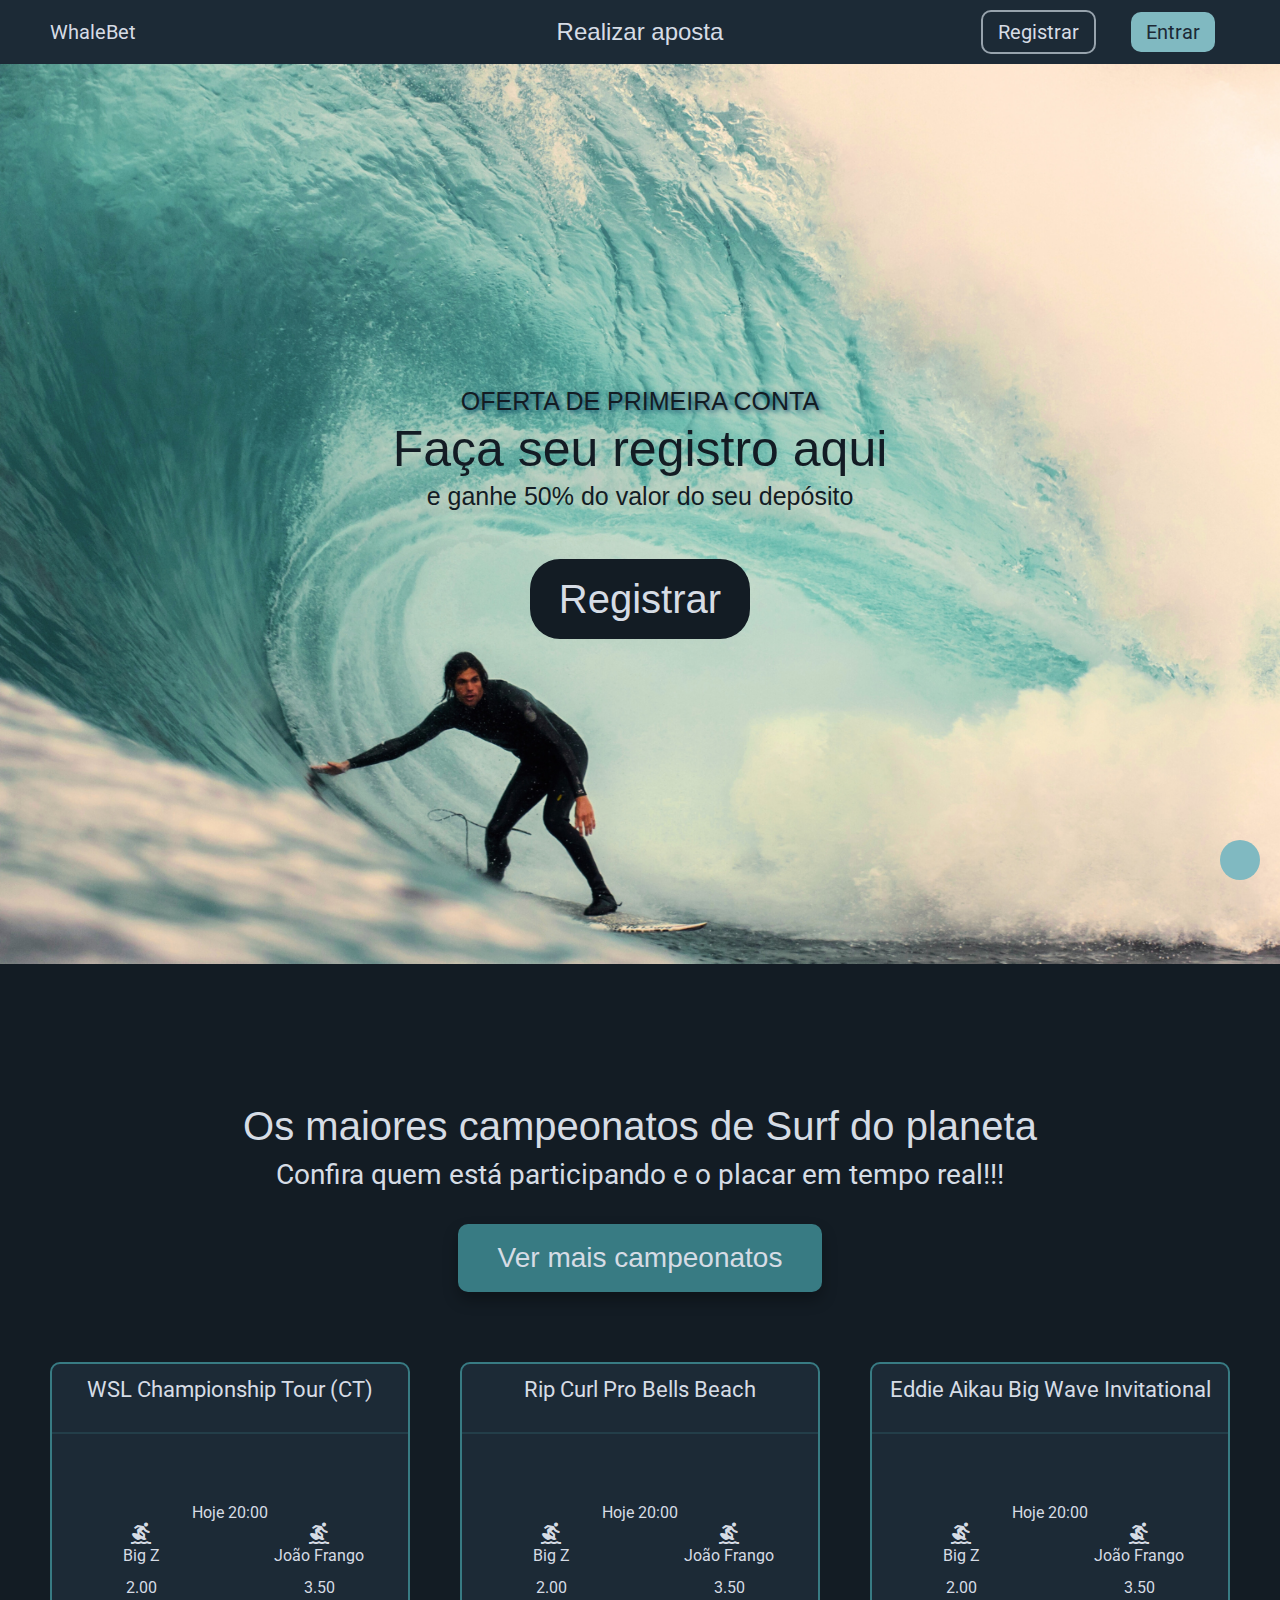
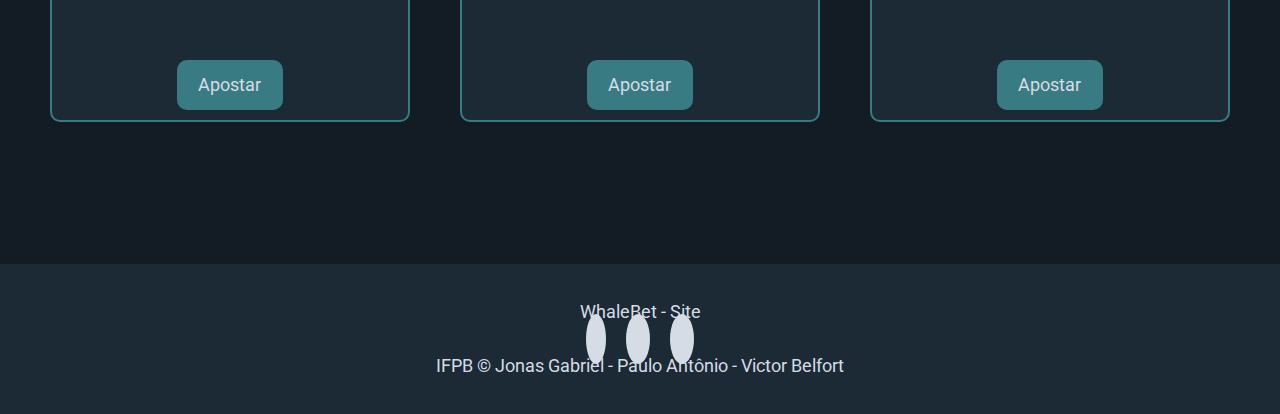
==== index.html @ 32ea7c3e "Botão de Suporte" ====
<!DOCTYPE html>
<html lang="pt-br">
<head>
    <meta charset="UTF-8">
    <meta name="viewport" content="width=device-width, initial-scale=1.0">
    <link href="https://cdn.jsdelivr.net/npm/bootstrap@5.3.3/dist/css/bootstrap.min.css" rel="stylesheet" integrity="sha384-QWTKZyjpPEjISv5WaRU9OFeRpok6YctnYmDr5pNlyT2bRjXh0JMhjY6hW+ALEwIH" crossorigin="anonymous">
    <link rel="stylesheet" href="reset.css">
    <link rel="stylesheet" href="home.css">
    <link rel="stylesheet" href="https://cdnjs.cloudflare.com/ajax/libs/font-awesome/6.6.0/css/all.min.css" integrity="sha512-Kc323vGBEqzTmouAECnVceyQqyqdsSiqLQISBL29aUW4U/M7pSPA/gEUZQqv1cwx4OnYxTxve5UMg5GT6L4JJg==" crossorigin="anonymous" referrerpolicy="no-referrer" />
    <link rel="stylesheet" href="https://fonts.googleapis.com/css2?family=Material+Symbols+Outlined:opsz,wght,FILL,GRAD@20..48,100..700,0..1,-50..200" />
    <title>WhaleBet - Home</title>
</head>
<body>
    <header>
        <div id="logo"><a href="./index.html">WhaleBet</a></div>
        <div id="header-center">
            <a href="./aposta/aposta.html">Realizar aposta</a> 
        </div>
        <div id="header-right">
            <a id="btn-registrar" href="./registro/registro.html">Registrar</a> 
            <a id="btn-entrar" href="./login/login.html">Entrar</a>
        </div>
    </header>
    <main>
        <section class="s1-oferta">
            <div class="s1-oferta-info">
                <h3 class="effect-shadow font-corp">OFERTA DE PRIMEIRA CONTA</h3>
                <h1>Faça seu registro aqui</h1>
                <h3>e ganhe 50% do valor do seu depósito</h3>
                <br>
                <a href="./registro/registro.html"><button class="s1-button-register">Registrar</button></a>
            </div>
        </section>
        <section class="s2-comp">
            <div class="s2-text-comp">
                <h1>Os maiores campeonatos de Surf do planeta</h1>
                <h2>Confira quem está participando e o placar em tempo real!!!</h2>
                <a href="./eventos/eventos.html"><button class="s2-btn-vermais">Ver mais campeonatos</button></a>
            </div>
            <div class="box-s2">
                <div class="title-box-s2">
                    <h2>WSL Championship Tour (CT)</h2>
                </div>
                <hr>
                <div class="info-box-s2">
                    <div class="time-info-box-s2">
                        <p>Hoje 20:00</p>
                    </div>
                    <div>
                        <span class="material-symbols-outlined">
                            surfing
                        </span>
                        <h3>Big Z</h3>
                        <br>
                        <h5>2.00</h5>
                    </div>
                    <div>
                        <span class="material-symbols-outlined">
                            surfing
                        </span>
                        <h3>João Frango</h3>
                        <br>
                        <h5>3.50</h5>
                    </div>       
                </div>
                <div>
                    <a href="./aposta/aposta.html"><button class="s2-apostar">Apostar</button></a>
                </div>
                
            </div>
            <div class="box-s2">
                <div class="title-box-s2">
                    <h2>Rip Curl Pro Bells Beach</h2>
                </div>
                <hr>
                <div class="info-box-s2">
                    <div class="time-info-box-s2"><p>Hoje 20:00</p></div>
                    <div>
                        <span class="material-symbols-outlined">
                            surfing
                        </span>
                        <h3>Big Z</h3>
                        <br>
                        <h5>2.00</h5>
                    </div>
                    <div>
                        <span class="material-symbols-outlined">
                            surfing
                        </span>
                        <h3>João Frango</h3>
                        <br>
                        <h5>3.50</h5>
                    </div>       
                </div>
                <div>
                    <a href="./aposta/aposta.html"><button class="s2-apostar">Apostar</button></a>
                </div>
                
            </div>
            <div class="box-s2">
                <div class="title-box-s2">
                    <h2>Eddie Aikau Big Wave Invitational</h2>
                </div>
                <hr>
                <div class="info-box-s2">
                    <div class="time-info-box-s2"><p>Hoje 20:00</p></div>
                    <div>
                        <span class="material-symbols-outlined">
                            surfing
                        </span>
                        <h3>Big Z</h3>
                        <br>
                        <h5>2.00</h5>
                    </div>
                    <div>
                        <span class="material-symbols-outlined">
                            surfing
                        </span>
                        <h3>João Frango</h3>
                        <br>
                        <h5>3.50</h5>
                    </div>       
                </div>
                <div>
                    <a href="./aposta/aposta.html"><button class="s2-apostar">Apostar</button></a>
                </div>
                
            </div>
        </section>

        <input type="checkbox" id="toggle" >
        <label class="btn-support" for="toggle"> 
            <i class="fa-solid fa-phone"></i>
        </label>
        <div class="box-support">
            <h2>Suporte ao cliente</h2>
            <textarea class="box-support-input" placeholder="Escreva sua dúvida aqui"></textarea>
            <div class="btn-send">
                <span class="material-symbols-outlined">
                    send
                </span>
            </div>
        </div>

    </main>
    <footer>
        <p>WhaleBet - Site</p>
        <div id="social-media">
            <i class="fa-brands fa-facebook" style="padding: 10px;"></i>
            <i class="fa-brands fa-linkedin-in"></i>
            <i class="fa-brands fa-instagram"></i>
        </div>
        <p>IFPB &copy; Jonas Gabriel - Paulo Antônio - Victor Belfort</p>
    </footer>
    <script src="https://cdn.jsdelivr.net/npm/bootstrap@5.3.3/dist/js/bootstrap.bundle.min.js" integrity="sha384-YvpcrYf0tY3lHB60NNkmXc5s9fDVZLESaAA55NDzOxhy9GkcIdslK1eN7N6jIeHz" crossorigin="anonymous"></script>
</body>
</html>
---- home.css ----
@import url('https://fonts.googleapis.com/css2?family=Roboto:ital,wght@0,100;0,300;0,400;0,500;0,700;0,900;1,100;1,300;1,400;1,500;1,700;1,900&display=swap');

* {
    box-sizing: border-box;
}

:root{
    --color-azul-claro: #80b9c1;
    --color-verde-azulado: #387b83;
    --color-cinza: #97a3ad;
    --color-cinza-claro: #d6dce5;
    --color-preto:#131c24;
    --color-azul: #1c2a36;
}
body{
    background-color: var(--color-preto);
    color: var(--color-cinza-claro);
    font-family: "Roboto", sans-serif;
    width: 100%;
    overflow-x: hidden;
}
header{
    background: var(--color-azul);
    display: flex;
    list-style: none;
    justify-content: space-between;
    align-items: center;
    padding: 20px 0;
    font-size: 20px;
    box-shadow: 0 8px 16px rgba(0, 0, 0, 0.3);
}

#header-right, #header-center, #logo{
    flex: 1;
}
#header-right, #logo{
    margin: 0 50px;
}
#header-right a{
    font-size: 20px;
    border-radius: 10px;
    padding: 8px 15px;
    margin: 0 15px;
}

#btn-entrar{
    background-color: var(--color-azul-claro);
    color: var(--color-azul);
    transition: 0.2s;
}
#btn-entrar:hover{
    transition: 0.2s;
    color: var(--color-cinza-claro);
}


#btn-registrar{
    transition: 0.2s;
    border: 2px solid var(--color-cinza);
}
#btn-registrar:hover{
    transition: 0.2s;
    border: 2px solid var(--color-azul-claro);
    color: var(--color-azul-claro);
}

#header-right{
    text-align: right;
}
#header-center{
    text-align: center;
    font-family: Impact, Haettenschweiler, 'Arial Narrow Bold', sans-serif;
    font-size: 24px;
}
#header-center a{
    border: 2px solid varvar(--color-verde-azulado);
    padding: 7px 10px;
    border-radius: 5px;
    transition: 0.2s;
}
#header-center a:hover{
    transition: 0.2s;
    color: var(--color-azul-claro);
}
#logo{
    text-align: left;
}
a{
    text-decoration: none;
    color: var(--color-cinza-claro);
}
a:visited{
    text-decoration: none;
    color: var(--color-cinza-claro);
}

/* MAIN */
/* SECTION 1 */

.s1-oferta{
    background-image: url(./img/img-oferta-abertura.png);
    height: 100vh;
    background-size: cover;
    background-repeat: no-repeat;
    width: 100%;
    display: flex;
    flex-direction: column;
    justify-content: center;
    align-items: center;
}
.s1-button-register{
    height: 80px;
    width: 220px;
    font-size: 40px;
    font-family: Impact, Haettenschweiler, 'Arial Narrow Bold', sans-serif;
    background-color: var(--color-preto);
    color: var(--color-cinza-claro);
    border: none;
    border-radius: 30px;
    cursor: pointer;
    transition: 0.5s;
}
.s1-button-register:hover{
    transform: scale(1.2);
    transition: 0.5s;
}

.s1-oferta-info{
    text-align: center;
    color: var(--color-preto);
    font-size: 50px;
    font-family: Impact, Haettenschweiler, 'Arial Narrow Bold', sans-serif;
}
.s1-oferta-info h3{
    font-size: 25px;
}
.s1-oferta-info h1{
    margin: 10px;
}

/* SECTION 2 */

.s2-comp{
    display: grid;
    grid-template-columns: repeat(3, 1fr);
    grid-template-rows: repeat(2, auto);
    gap: 50px;
    height: 100vh;
    justify-content: center;
    align-content: center;
    padding: 50px;
}
.s2-comp .box-s2{
    display: flex;
    flex-direction: column;
    justify-content: center;
    align-content: center;
    text-align: center;
    border: 2px solid var(--color-verde-azulado);
    color: var(--color-cinza-claro);
    background-color: var(--color-azul);
    border-radius: 10px;
    height: 40vh;
    width: 100%;
    transition: 0.5s;
}
.box-s2:hover{
    transform: scale(1.05);
    transition: 0.5s;
}
.s2-btn-vermais {
    padding: 20px 40px;
    font-size: 28px;
    font-family: Impact, Haettenschweiler, 'Arial Narrow Bold', sans-serif;
    color: #d6dce5;
    background-color: #387b83;
    border: none;
    border-radius: 10px;
    cursor: pointer;
    box-shadow: 0 8px 15px rgba(0, 0, 0, 0.3);
    transition: all 0.3s ease;
    margin: 20px;
}

.s2-btn-vermais:hover {
    background-color: #80b9c1;
    color: #131c24;
    opacity: 0.9;
    transform: scale(1.1);
}

.title-box-s2{
    padding: 15px;
}
.title-box-s2 h2{
    font-size: 22px;
}

.info-box-s2{
    display: grid;
    grid-template-columns: repeat(2, 50%);
    grid-template-rows: repeat(2, auto);
    align-content: center;
    text-align: center;
    width: 100%;
    height: 100%;
}
.time-info-box-s2{
    grid-column: 1/3;
}

.s2-apostar{
    width: 30%;
    height: 50px;
    font-size: 18px;
    background-color: var(--color-verde-azulado);
    border: none;
    color: var(--color-cinza-claro);
    border-radius: 10px;
    margin: 10px;
    cursor: pointer;
    transition: 0.5s;
}
.s2-apostar:hover{
    background-color: var(--color-azul-claro);
    color: #131c24;
}

.s2-text-comp{
    text-align: center;
    grid-column: 1/4;
}
.s2-text-comp h1{
    font-size: 40px;
    font-family: Impact, Haettenschweiler, 'Arial Narrow Bold', sans-serif;
}
.s2-text-comp h2{
    margin: 15px;
    font-size: 28px;
}


/* FOOTER */

footer{
    display: flex;
    flex-direction: column;
    justify-content: center;
    align-items: center;
    text-align: center;
    background-color: var(--color-azul);
    height: 150px;
    font-size: 18px;
}
footer p{
    margin: 5px;
}

#social-media{
    font-size: 26px;

}
#social-media i{
    margin: 10px;
    background-color: var(--color-cinza-claro);
    color: var(--color-azul);
    padding: 10px 12px;
    border-radius: 50%;
    cursor: pointer;
}

/* OUTROS */

.btn-support{
    position: fixed;
    bottom: 20px;
    right: 20px;
    border: none;
    color: var(--color-preto);
    padding: 20px;
    border-radius: 50%;
    background-color: var(--color-azul-claro);
    cursor: pointer;
    transition: 0.3s
}
.btn-support:hover{
    transform: translateY(-10px);
    transition: 0.3s
}

input[type="checkbox"]:checked + label + .box-support{
    display: block;
}

#toggle{
    display: none;
}

.box-support{
    position: fixed;
    bottom: 80px;
    right: 20px;
    width: 300px;
    height: 300px;
    background-color: var(--color-azul-claro);
    color: var(--color-azul);
    padding: 15px;
    border-radius: 5px;
    box-shadow: 0 2px 10px rgba(0, 0, 0, 0.2);
    display: none;
}
.box-support h2{
    font-size: 18px;
    text-align: center;
    margin-bottom: 10px;
    font-weight: bold;
    text-transform: uppercase;
}
.box-support-input{
    width: 100%;
    height: 80%;
    padding: 6px;
    border-radius: 5px;
    border: none;
    font-size: 15px;
}
.btn-send{
    display: flex;
    width: 100%;
    justify-content: end;
}
.box-support span{
    cursor: pointer;
    text-align: right;
    font-size: 25px;
    margin: 5px 0;
    transition: 0.2s;
}
.box-support span:hover{
    color: var(--color-cinza-claro);
    transition: 0.2s;
}

textarea{
    width: 100%;
    resize: none;
    outline: none;
}


.effect-shadow{
    text-shadow: 2px 2px 5px rgba(7, 64, 97, 0.979);
}
.font-corp{
    font-family: Verdana, Geneva, Tahoma, sans-serif;
}

hr{
    border: 1px solid var(--color-verde-azulado);
    width: 100%;
}

@media screen and (max-width: 1000px){
    .s2-comp{
        display: flex;
        flex-direction: column;
        height: auto;
        padding: 30px;
    }
    header{
        display: grid;
        grid-template-columns: repeat(2, 1fr);   
    }
    #header-right{
        display: flex;
        grid-column: 2;
        justify-content: end;
        margin: 10px 0;
    }
    #header-center{
        text-align: right;
        margin: 0 10px;
    }
    #logo{
        grid-row: 1/3;
    }


}

@media screen and (max-width: 700px) {
    header{
        display: grid;
        grid-template-columns: repeat(2, 1fr);   
    }
    #header-right{
        display: flex;
        grid-column: 2;
        justify-content: end;
        margin: 10px 0;
    }
    #header-center{
        text-align: right;
    }
    #logo{
        grid-row: 1/3;
    }

}
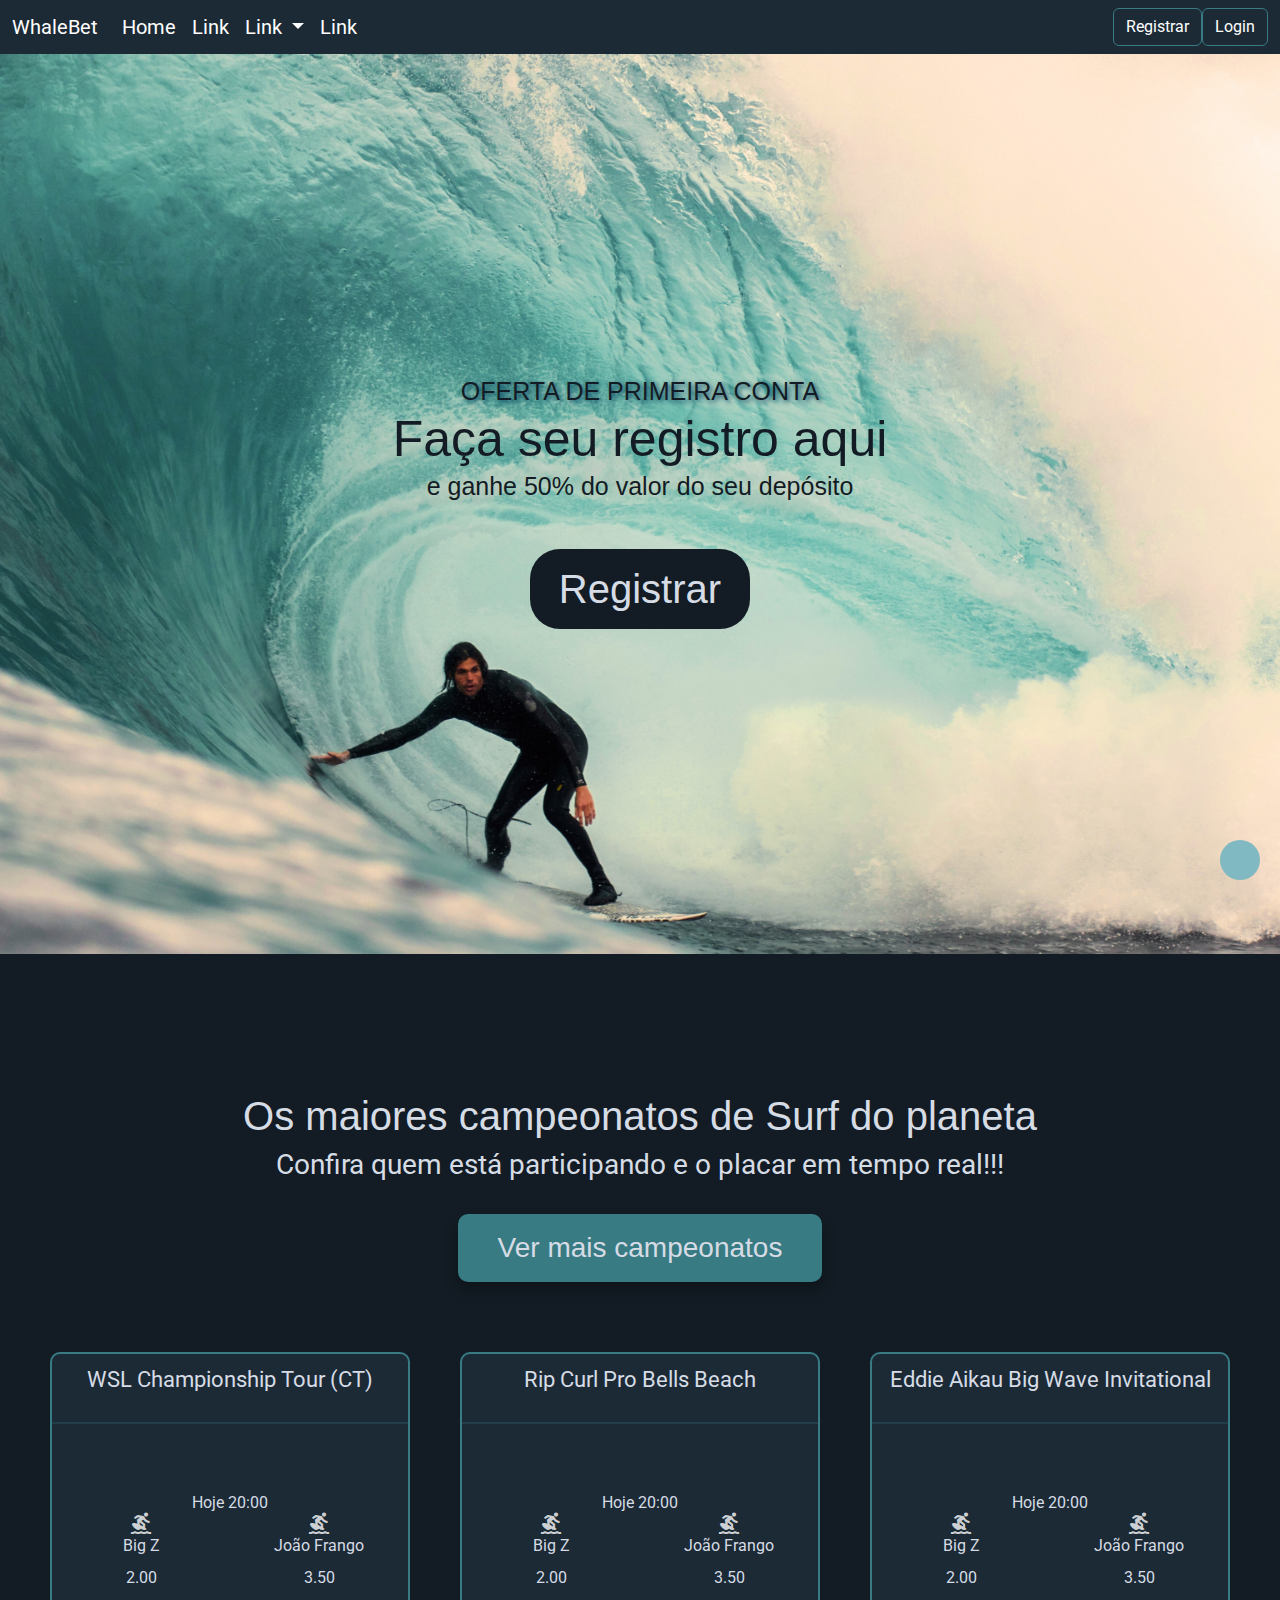
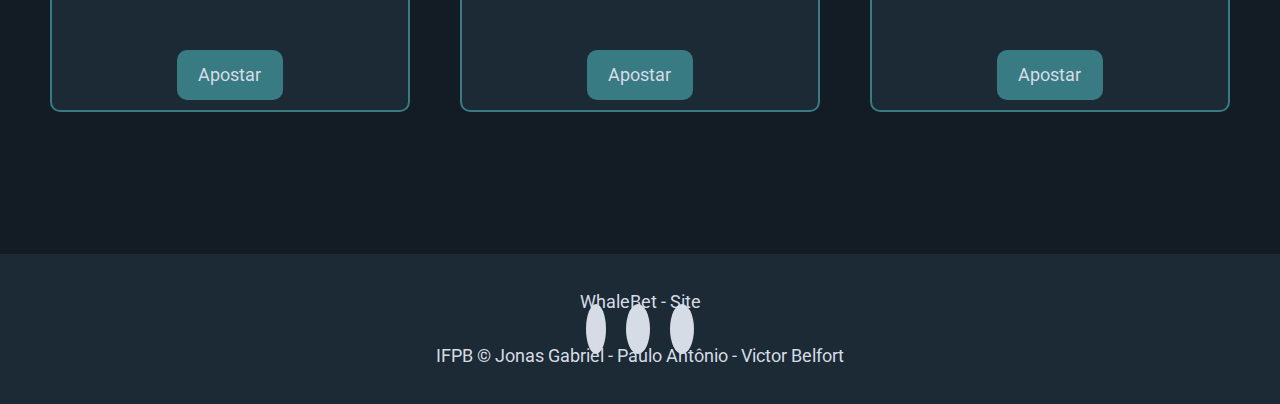
==== commit 66333048: "Update index.html" ====
--- a/index.html
+++ b/index.html
@@ -4,6 +4,7 @@
     <meta charset="UTF-8">
     <meta name="viewport" content="width=device-width, initial-scale=1.0">
     <link href="https://cdn.jsdelivr.net/npm/bootstrap@5.3.3/dist/css/bootstrap.min.css" rel="stylesheet" integrity="sha384-QWTKZyjpPEjISv5WaRU9OFeRpok6YctnYmDr5pNlyT2bRjXh0JMhjY6hW+ALEwIH" crossorigin="anonymous">
+    <link rel="stylesheet" href="https://fonts.googleapis.com/css2?family=Material+Symbols+Outlined:opsz,wght,FILL,GRAD@20..48,100..700,0..1,-50..200" />
     <link rel="stylesheet" href="reset.css">
     <link rel="stylesheet" href="home.css">
     <link rel="stylesheet" href="https://cdnjs.cloudflare.com/ajax/libs/font-awesome/6.6.0/css/all.min.css" integrity="sha512-Kc323vGBEqzTmouAECnVceyQqyqdsSiqLQISBL29aUW4U/M7pSPA/gEUZQqv1cwx4OnYxTxve5UMg5GT6L4JJg==" crossorigin="anonymous" referrerpolicy="no-referrer" />
@@ -12,14 +13,45 @@
 </head>
 <body>
     <header>
-        <div id="logo"><a href="./index.html">WhaleBet</a></div>
-        <div id="header-center">
-            <a href="./aposta/aposta.html">Realizar aposta</a> 
-        </div>
-        <div id="header-right">
-            <a id="btn-registrar" href="./registro/registro.html">Registrar</a> 
-            <a id="btn-entrar" href="./login/login.html">Entrar</a>
-        </div>
+        <nav class="navbar navbar-expand-lg ">
+            <div class="container-fluid ">
+              <a class="navbar-brand text-white" href="#">WhaleBet</a>
+              <button class="navbar-toggler border-white" type="button" data-bs-toggle="collapse" data-bs-target="#navbarScroll" aria-controls="navbarScroll" aria-expanded="false" aria-label="Toggle navigation">
+                <span class="material-symbols-outlined">
+                    menu
+                    </span>
+              </button>
+              <div class="collapse navbar-collapse" id="navbarScroll">
+                <ul class="navbar-nav me-auto my-2 my-lg-0 navbar-nav-scroll" style="--bs-scroll-height: 100px;">
+                  <li class="nav-item">
+                    <a class="nav-link active text-white" aria-current="page" href="#">Home</a>
+                  </li>
+                  <li class="nav-item">
+                    <a class="nav-link text-white" href="#">Link</a>
+                  </li>
+                  <li class="nav-item dropdown">
+                    <a class="nav-link dropdown-toggle text-white" href="#" role="button" data-bs-toggle="dropdown" aria-expanded="false">
+                      Link
+                    </a>
+                    <ul class="dropdown-menu text-white">
+                      <li><a class="dropdown-item text-white" href="#">Action</a></li>
+                      <li><a class="dropdown-item text-white" href="#">Another action</a></li>
+                      <li><hr class="dropdown-divider"></li>
+                      <li><a class="dropdown-item text-white" href="#">Something else here</a></li>
+                    </ul>
+                  </li>
+                  <li class="nav-item text-white">
+                    <a class="nav-link disabled text-white" aria-disabled="true">Link</a>
+                  </li>
+                </ul>
+                <form class="d-flex" role="search">
+                    <button class="btn btn-outline-success text-white" type="submit">Registrar</button>
+                    
+                    <button class="btn btn-outline-success text-white" type="submit">Login</button>
+                </form>
+              </div>
+            </div>
+          </nav>
     </header>
     <main>
         <section class="s1-oferta">
@@ -133,7 +165,7 @@
             <i class="fa-solid fa-phone"></i>
         </label>
         <div class="box-support">
-            <h2>Suporte ao cliente</h2>
+            <h2>Suporte</h2>
             <textarea class="box-support-input" placeholder="Escreva sua dúvida aqui"></textarea>
             <div class="btn-send">
                 <span class="material-symbols-outlined">
--- a/home.css
+++ b/home.css
@@ -20,12 +20,12 @@
     overflow-x: hidden;
 }
 header{
+    
     background: var(--color-azul);
-    display: flex;
     list-style: none;
     justify-content: space-between;
     align-items: center;
-    padding: 20px 0;
+    
     font-size: 20px;
     box-shadow: 0 8px 16px rgba(0, 0, 0, 0.3);
 }
@@ -33,14 +33,35 @@
 #header-right, #header-center, #logo{
     flex: 1;
 }
-#header-right, #logo{
-    margin: 0 50px;
+.navbar-toggler:focus{
+    outline: none;
+}
+
+.btn-outline-success{
+    --bs-btn-color: var(--color-verde-azulado);
+    --bs-btn-border-color: var(--color-verde-azulado);
+    --bs-btn-hover-color: #fff;
+    --bs-btn-hover-bg: var(--color-verde-azulado);
+    --bs-btn-hover-border-color: var(--color-verde-azulado);
+    --bs-btn-focus-shadow-rgb: 25, 135, 84;
+    --bs-btn-active-color: #fff;
+    --bs-btn-active-bg: var(--color-verde-azulado);
+    --bs-btn-active-border-color: var(--color-verde-azulado);
+    --bs-btn-active-shadow: inset 0 3px 5px rgba(0, 0, 0, 0.125);
+    --bs-btn-disabled-color: var(--color-verde-azulado);
+    --bs-btn-disabled-bg: transparent;
+    --bs-btn-disabled-border-color: var(--color-verde-azulado);
+    --bs-gradient: none;
+}
+
+.material-symbols-outlined{
+    color: rgba( 255, 255, 255, 0.8);
+}
+   
 }
 #header-right a{
     font-size: 20px;
     border-radius: 10px;
-    padding: 8px 15px;
-    margin: 0 15px;
 }
 
 #btn-entrar{
@@ -367,20 +388,7 @@
         height: auto;
         padding: 30px;
     }
-    header{
-        display: grid;
-        grid-template-columns: repeat(2, 1fr);   
-    }
-    #header-right{
-        display: flex;
-        grid-column: 2;
-        justify-content: end;
-        margin: 10px 0;
-    }
-    #header-center{
-        text-align: right;
-        margin: 0 10px;
-    }
+    
     #logo{
         grid-row: 1/3;
     }
@@ -389,21 +397,9 @@
 }
 
 @media screen and (max-width: 700px) {
-    header{
-        display: grid;
-        grid-template-columns: repeat(2, 1fr);   
-    }
-    #header-right{
-        display: flex;
-        grid-column: 2;
-        justify-content: end;
-        margin: 10px 0;
-    }
-    #header-center{
-        text-align: right;
-    }
+
     #logo{
         grid-row: 1/3;
     }
 
-}+}
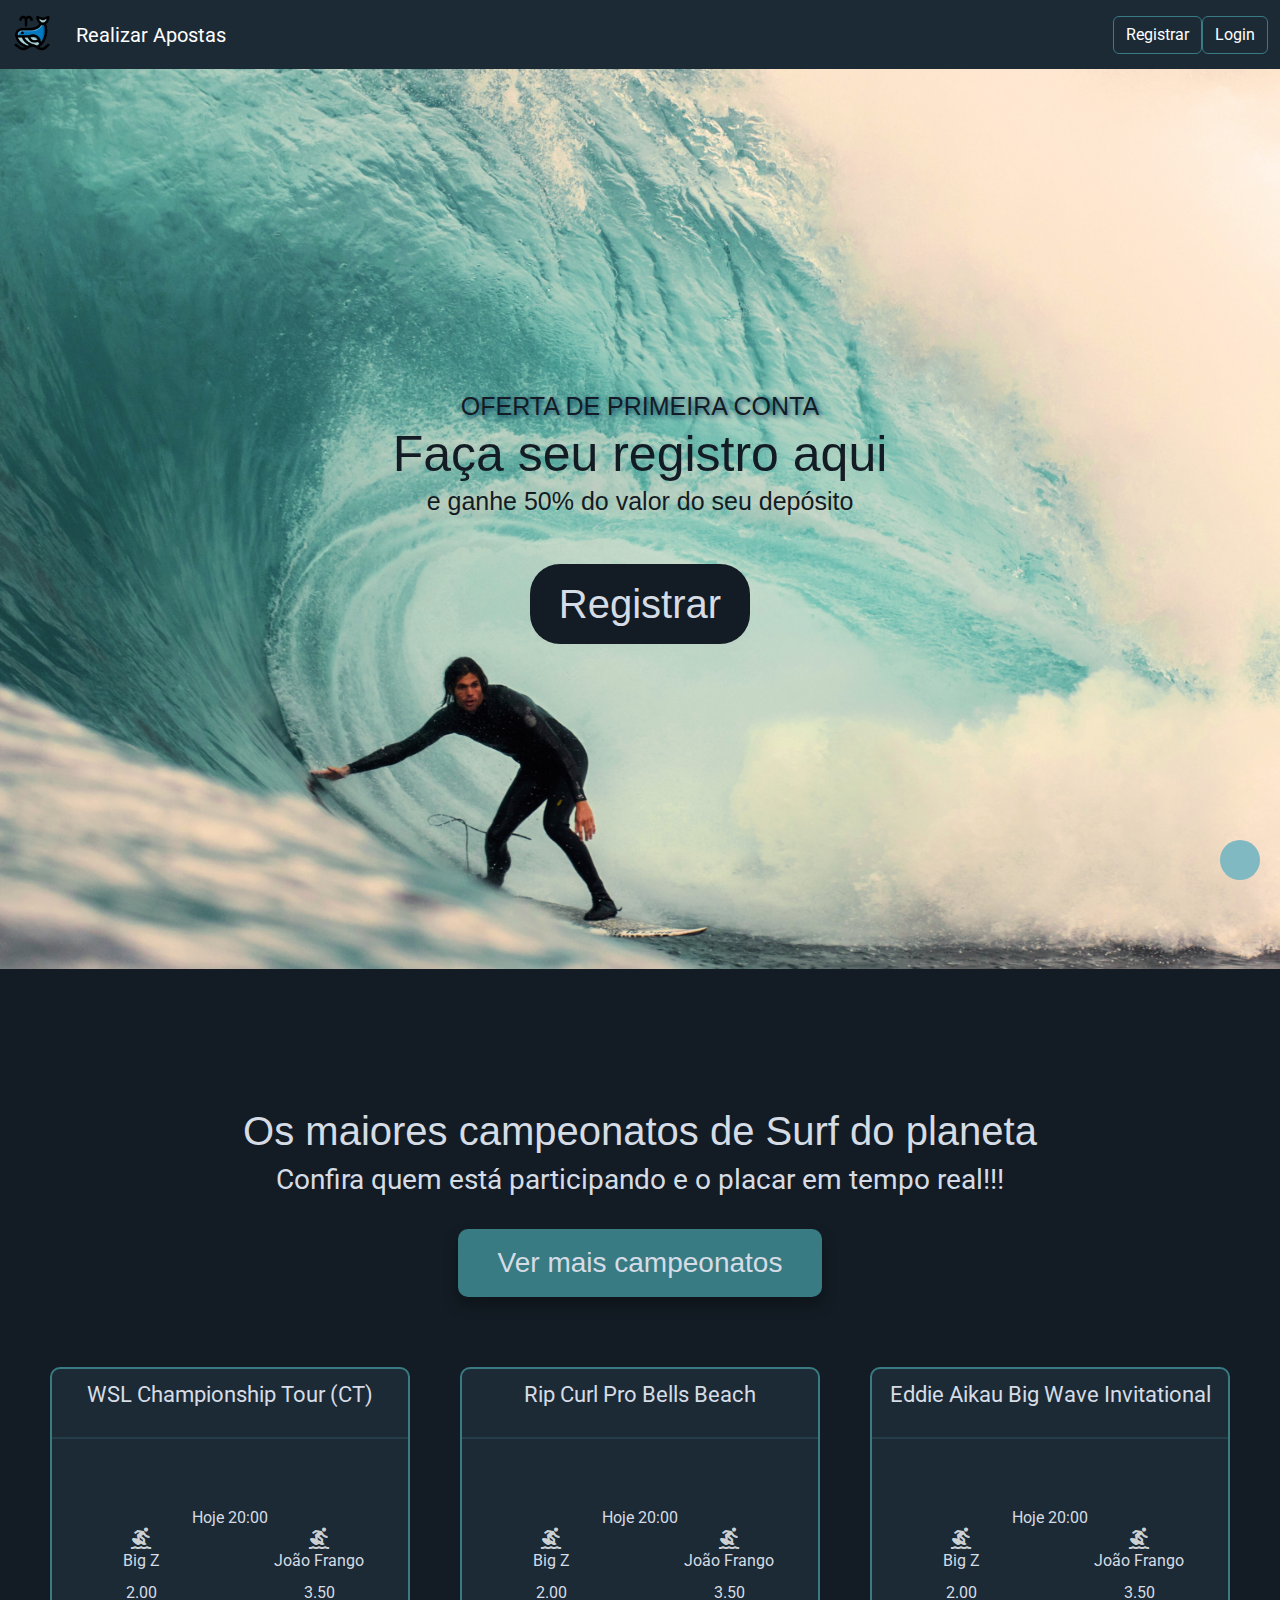
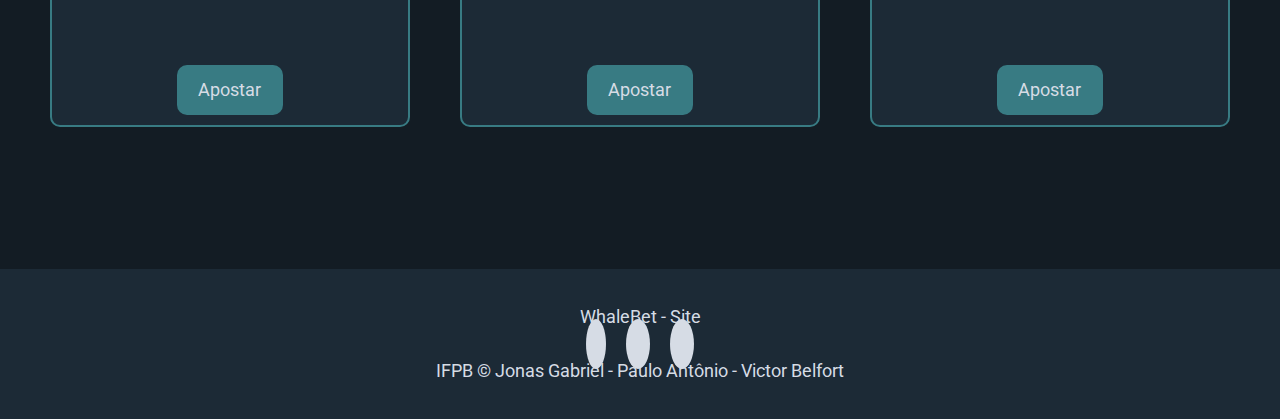
==== commit 3ee3f964: "commit header" ====
--- a/index.html
+++ b/index.html
@@ -15,7 +15,7 @@
     <header>
         <nav class="navbar navbar-expand-lg ">
             <div class="container-fluid ">
-              <a class="navbar-brand text-white" href="#">WhaleBet</a>
+              <a class="navbar-brand text-white" href="./index.html"><img src="..\whale.png" width="40px" alt="Whale-Bet"></a>
               <button class="navbar-toggler border-white" type="button" data-bs-toggle="collapse" data-bs-target="#navbarScroll" aria-controls="navbarScroll" aria-expanded="false" aria-label="Toggle navigation">
                 <span class="material-symbols-outlined">
                     menu
@@ -23,16 +23,12 @@
               </button>
               <div class="collapse navbar-collapse" id="navbarScroll">
                 <ul class="navbar-nav me-auto my-2 my-lg-0 navbar-nav-scroll" style="--bs-scroll-height: 100px;">
-                  <li class="nav-item">
-                    <a class="nav-link active text-white" aria-current="page" href="#">Home</a>
+                  
+                  <li class="nav-item"></li>
+                    <a class="nav-link active text-white fs-5" aria-current="page" href="./aposta/aposta.html">Realizar Apostas </a>
                   </li>
-                  <li class="nav-item">
-                    <a class="nav-link text-white" href="#">Link</a>
-                  </li>
-                  <li class="nav-item dropdown">
-                    <a class="nav-link dropdown-toggle text-white" href="#" role="button" data-bs-toggle="dropdown" aria-expanded="false">
-                      Link
-                    </a>
+                  
+                  
                     <ul class="dropdown-menu text-white">
                       <li><a class="dropdown-item text-white" href="#">Action</a></li>
                       <li><a class="dropdown-item text-white" href="#">Another action</a></li>
@@ -40,14 +36,13 @@
                       <li><a class="dropdown-item text-white" href="#">Something else here</a></li>
                     </ul>
                   </li>
-                  <li class="nav-item text-white">
-                    <a class="nav-link disabled text-white" aria-disabled="true">Link</a>
-                  </li>
+                  
                 </ul>
                 <form class="d-flex" role="search">
-                    <button class="btn btn-outline-success text-white" type="submit">Registrar</button>
+                    <a href="./registro/registro.html" class="btn btn-outline-success text-white" role="button">Registrar</a>
                     
-                    <button class="btn btn-outline-success text-white" type="submit">Login</button>
+                    <a href="./login/login.html" class="btn btn-outline-success text-white" role="button">Login</a>
+                    
                 </form>
               </div>
             </div>
--- a/home.css
+++ b/home.css
@@ -58,7 +58,7 @@
     color: rgba( 255, 255, 255, 0.8);
 }
    
-}
+
 #header-right a{
     font-size: 20px;
     border-radius: 10px;
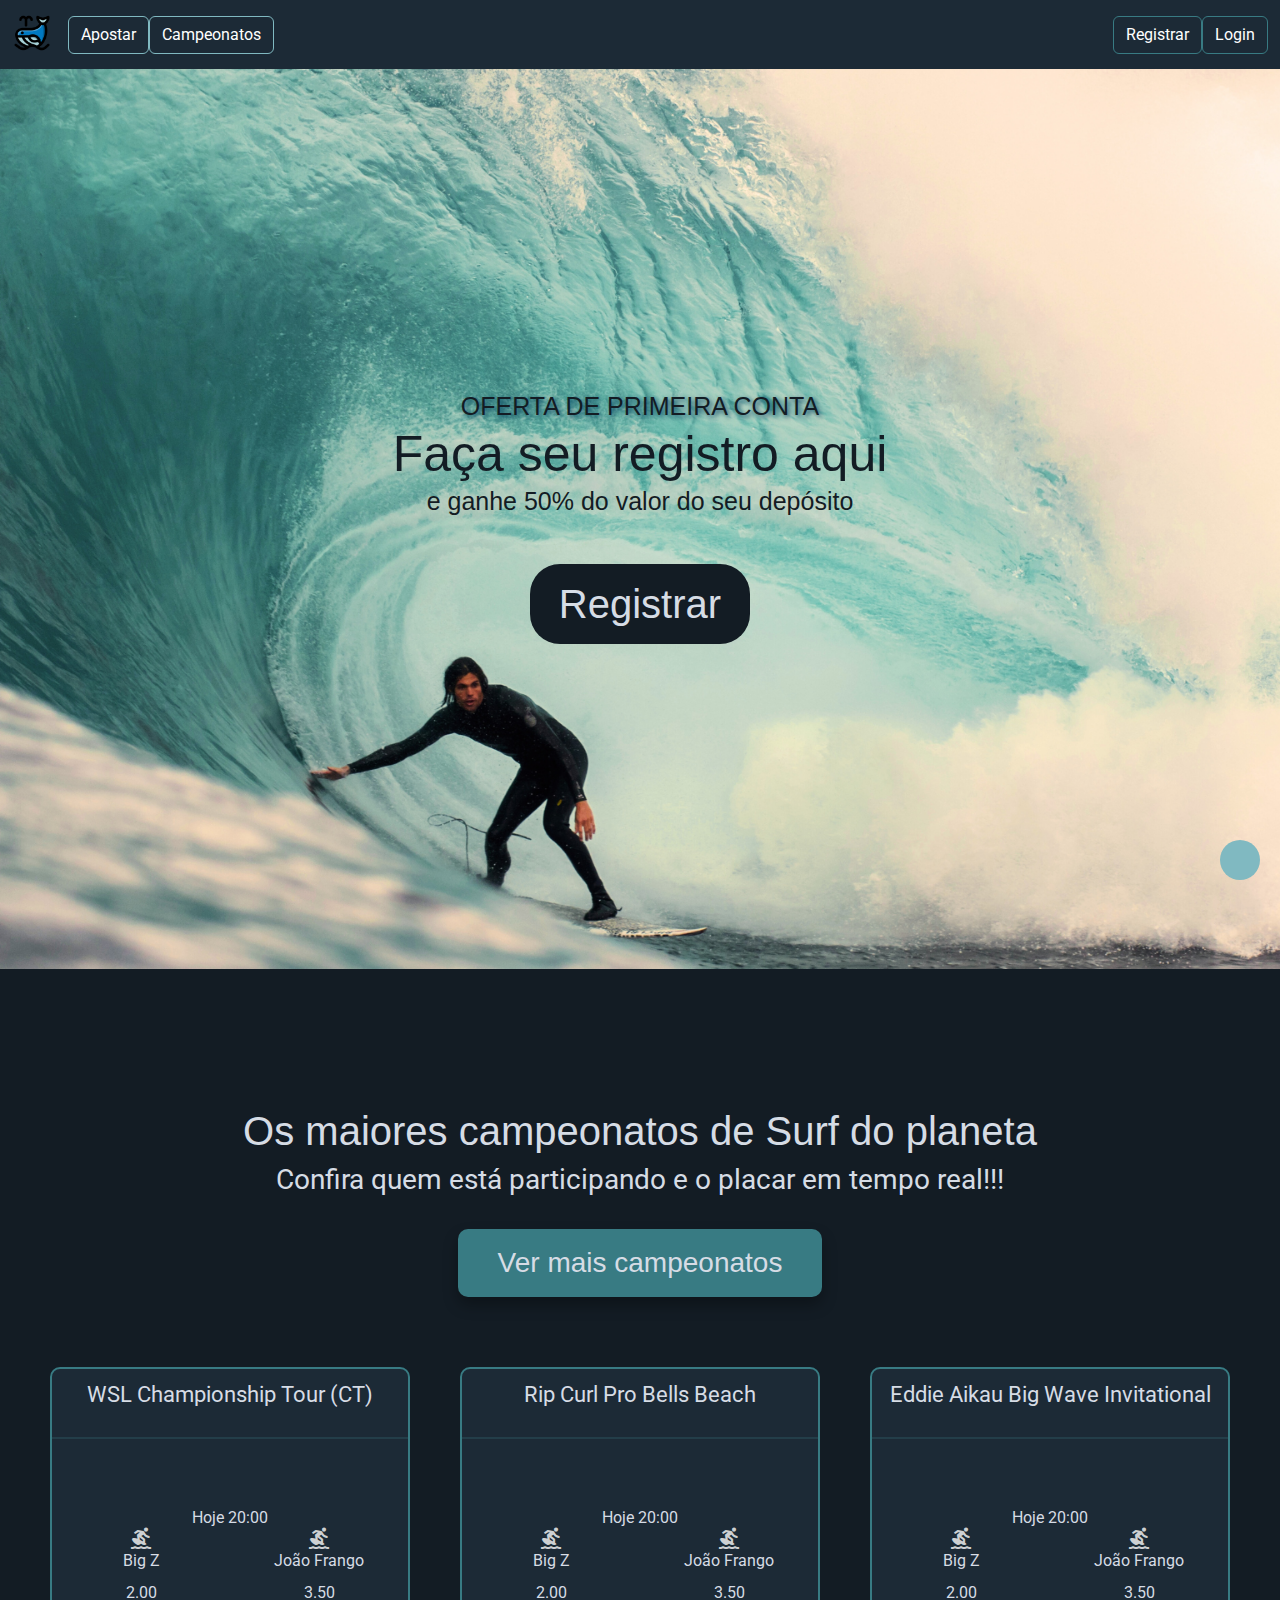
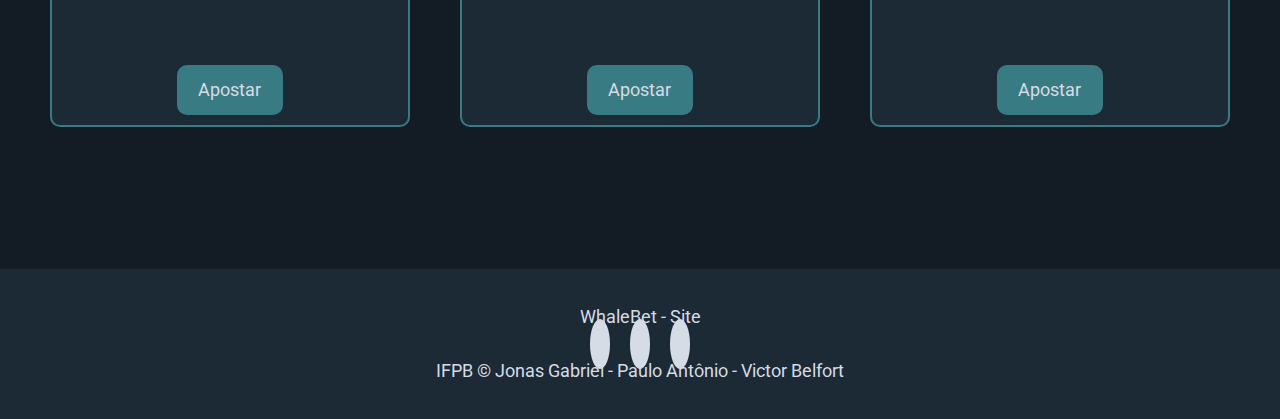
==== commit 50729d9f: "add footer com transition e header all pages" ====
--- a/index.html
+++ b/index.html
@@ -15,7 +15,7 @@
     <header>
         <nav class="navbar navbar-expand-lg ">
             <div class="container-fluid ">
-              <a class="navbar-brand text-white" href="./index.html"><img src="..\whale.png" width="40px" alt="Whale-Bet"></a>
+              <a class="navbar-brand text-white" href="../index.html"><img src="..\whale.png" width="40px" alt="Whale-Bet"></a>
               <button class="navbar-toggler border-white" type="button" data-bs-toggle="collapse" data-bs-target="#navbarScroll" aria-controls="navbarScroll" aria-expanded="false" aria-label="Toggle navigation">
                 <span class="material-symbols-outlined">
                     menu
@@ -23,10 +23,11 @@
               </button>
               <div class="collapse navbar-collapse" id="navbarScroll">
                 <ul class="navbar-nav me-auto my-2 my-lg-0 navbar-nav-scroll" style="--bs-scroll-height: 100px;">
-                  
-                  <li class="nav-item"></li>
-                    <a class="nav-link active text-white fs-5" aria-current="page" href="./aposta/aposta.html">Realizar Apostas </a>
+                    
+                  <li class="nav-item">
+                  <a href="../aposta/aposta.html" class="btn btn-outline-success text-white" role="button">Apostar  </a>
                   </li>
+                  <li class="nav-item"><a href="../eventos/eventos.html" class="btn btn-outline-success text-white" role="button">Campeonatos</a></li>
                   
                   
                     <ul class="dropdown-menu text-white">
@@ -39,9 +40,9 @@
                   
                 </ul>
                 <form class="d-flex" role="search">
-                    <a href="./registro/registro.html" class="btn btn-outline-success text-white" role="button">Registrar</a>
+                    <a href="../registro/registro.html" class="btn btn-outline-success text-white" role="button">Registrar</a>
                     
-                    <a href="./login/login.html" class="btn btn-outline-success text-white" role="button">Login</a>
+                    <a href="../login/login.html" class="btn btn-outline-success text-white" role="button">Login</a>
                     
                 </form>
               </div>
--- a/home.css
+++ b/home.css
@@ -30,9 +30,7 @@
     box-shadow: 0 8px 16px rgba(0, 0, 0, 0.3);
 }
 
-#header-right, #header-center, #logo{
-    flex: 1;
-}
+
 .navbar-toggler:focus{
     outline: none;
 }
@@ -54,6 +52,23 @@
     --bs-gradient: none;
 }
 
+.nav-item > .btn-outline-success{
+    --bs-btn-color: var(--color-azul-claro);
+    --bs-btn-border-color: var(--color-azul-claro);
+    --bs-btn-hover-color: #fff;
+    --bs-btn-hover-bg: var(--color-azul-claro);
+    --bs-btn-hover-border-color: var(--color-azul-claro);
+    --bs-btn-focus-shadow-rgb: 25, 135, 84;
+    --bs-btn-active-color: #fff;
+    --bs-btn-active-bg: var(--color-azul-claro);
+    --bs-btn-active-border-color: var(--color-azul-claro);
+    --bs-btn-active-shadow: inset 0 3px 5px rgba(0, 0, 0, 0.125);
+    --bs-btn-disabled-color: var(--color-azul-claro);
+    --bs-btn-disabled-bg: transparent;
+    --bs-btn-disabled-border-color: var(--color-azul-claro);
+    --bs-gradient: none;
+}
+
 .material-symbols-outlined{
     color: rgba( 255, 255, 255, 0.8);
 }
@@ -85,24 +100,7 @@
     color: var(--color-azul-claro);
 }
 
-#header-right{
-    text-align: right;
-}
-#header-center{
-    text-align: center;
-    font-family: Impact, Haettenschweiler, 'Arial Narrow Bold', sans-serif;
-    font-size: 24px;
-}
-#header-center a{
-    border: 2px solid varvar(--color-verde-azulado);
-    padding: 7px 10px;
-    border-radius: 5px;
-    transition: 0.2s;
-}
-#header-center a:hover{
-    transition: 0.2s;
-    color: var(--color-azul-claro);
-}
+
 #logo{
     text-align: left;
 }
@@ -375,7 +373,17 @@
 .font-corp{
     font-family: Verdana, Geneva, Tahoma, sans-serif;
 }
-
+#social-media i {
+    padding: 10px;
+    transition: 0.2s;
+}
+
+#social-media i:hover {
+    background-color: var(--color-verde-azulado);
+    
+    transform: scale(1.05);
+    transition: 0.5s;
+}
 hr{
     border: 1px solid var(--color-verde-azulado);
     width: 100%;
